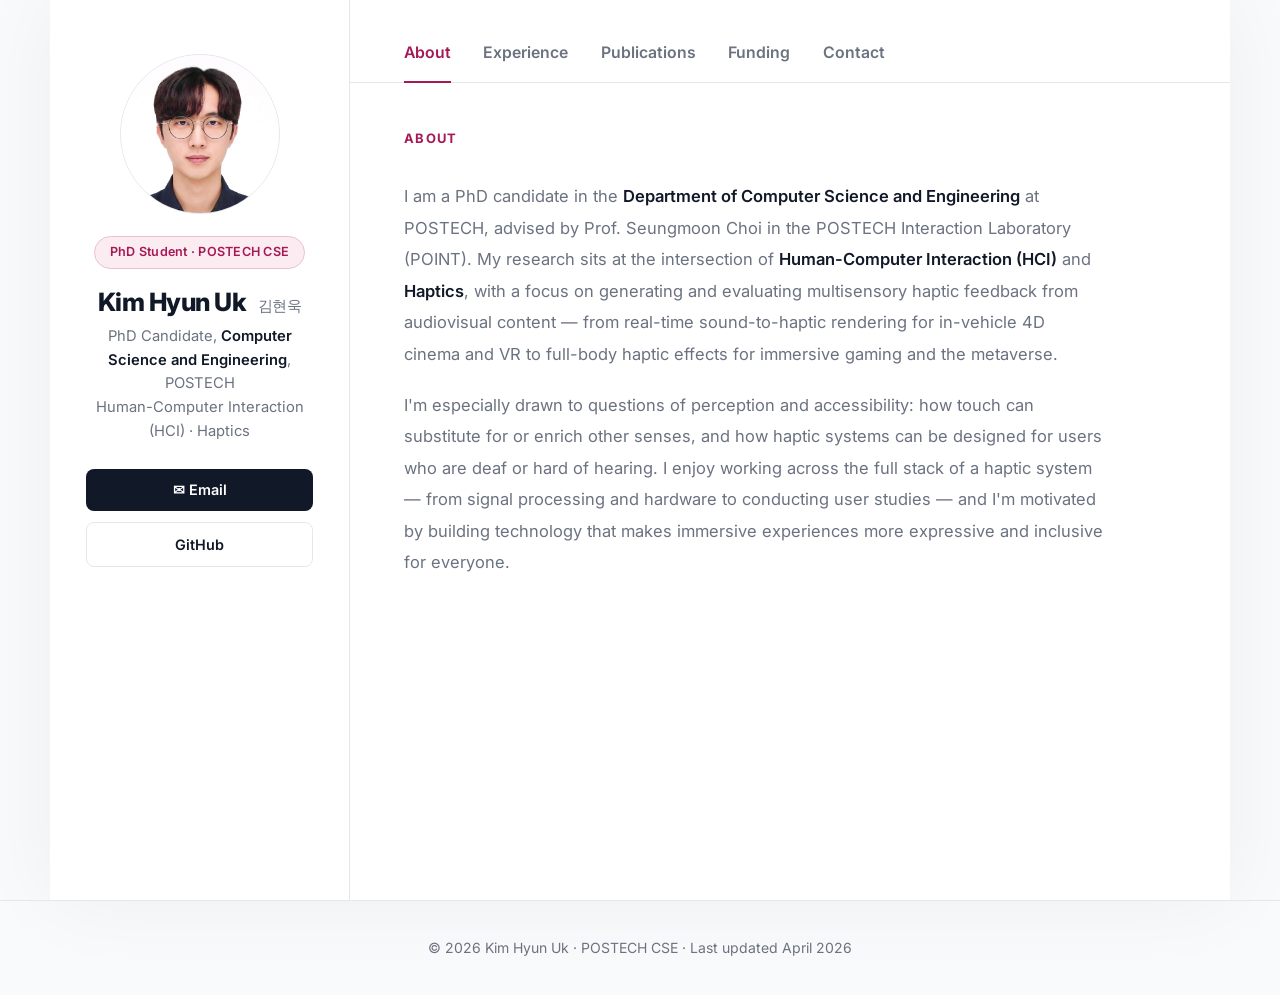
==== index.html @ 7c34f5bb "Frame layout as a centered card to fix empty ultra-wide space The page body was pure white matching " ====
<!DOCTYPE html>
<html lang="en">
<head>
  <meta charset="UTF-8" />
  <meta name="viewport" content="width=device-width, initial-scale=1.0" />
  <title>Kim Hyun Uk — POSTECH</title>
  <link rel="preconnect" href="https://fonts.googleapis.com" />
  <link rel="preconnect" href="https://fonts.gstatic.com" crossorigin />
  <link href="https://fonts.googleapis.com/css2?family=Inter:wght@300;400;500;600;700;800&display=swap" rel="stylesheet" />
  <style>
    :root {
      --bg: #ffffff;
      --text: #111827;
      --muted: #6b7280;
      --light: #f9fafb;
      --border: #e5e7eb;
      --accent: #A61955;
      --accent-light: #fbecf1;
      --accent-border: #eebdd0;
    }

    *, *::before, *::after { margin: 0; padding: 0; box-sizing: border-box; }
    html { scroll-behavior: smooth; font-size: 18px; }

    body {
      font-family: 'Inter', -apple-system, BlinkMacSystemFont, sans-serif;
      background: var(--light);
      color: var(--text);
      line-height: 1.6;
      -webkit-font-smoothing: antialiased;
    }

    /* ── LAYOUT ── */
    .layout {
      display: flex; align-items: flex-start;
      max-width: 1180px; margin: 0 auto;
      background: var(--bg);
      min-height: 100vh;
      box-shadow: 0 0 80px rgba(17, 24, 39, 0.05);
    }

    /* ── SIDEBAR ── */
    .sidebar {
      width: 300px; flex-shrink: 0;
      position: sticky; top: 0; height: 100vh; overflow-y: auto;
      padding: 3rem 2rem; box-sizing: border-box;
      border-right: 1px solid var(--border);
      display: flex; flex-direction: column; align-items: center; text-align: center;
    }
    .sidebar-photo {
      width: 160px; height: 160px; border-radius: 50%;
      border: 1px solid var(--border);
      display: flex; align-items: center; justify-content: center;
      overflow: hidden; background: var(--light);
      flex-shrink: 0; margin-bottom: 1.2rem;
    }
    .sidebar-photo img { width: 100%; height: 100%; object-fit: cover; object-position: center top; }
    .photo-placeholder {
      display: none; flex-direction: column; align-items: center; gap: 0.4rem;
      color: #9ca3af; font-size: 0.68rem; padding: 1rem;
    }
    .photo-placeholder svg { opacity: 0.4; }
    .sidebar-tag {
      display: inline-flex; align-items: center; gap: 0.5rem;
      font-size: 0.7rem; font-weight: 600; color: var(--accent);
      background: var(--accent-light);
      border: 1px solid var(--accent-border);
      padding: 0.3rem 0.8rem; border-radius: 999px;
      margin-bottom: 1rem; letter-spacing: 0.02em;
    }
    .sidebar h1 {
      font-size: 1.4rem; font-weight: 800; line-height: 1.25;
      letter-spacing: -0.02em; margin-bottom: 0.4rem; color: var(--text);
    }
    .sidebar h1 .ko {
      font-size: 0.6em; font-weight: 400;
      color: var(--muted); margin-left: 0.4rem;
    }
    .sidebar-role {
      font-size: 0.82rem; color: var(--muted);
      font-weight: 400; margin-bottom: 1.4rem; line-height: 1.6;
    }
    .sidebar-role strong { color: var(--text); font-weight: 600; }
    .sidebar-links { display: flex; flex-direction: column; gap: 0.6rem; width: 100%; margin-bottom: 1.8rem; }
    .sidebar-link {
      display: flex; align-items: center; justify-content: center; gap: 0.4rem;
      font-size: 0.8rem; font-weight: 600; text-decoration: none;
      padding: 0.55rem 1rem; border-radius: 8px; transition: all 0.2s;
    }
    .sidebar-link.primary { background: var(--text); color: #fff; }
    .sidebar-link.primary:hover { background: #1f2937; }
    .sidebar-link.outline { border: 1px solid var(--border); color: var(--text); }
    .sidebar-link.outline:hover { border-color: #9ca3af; }
    /* ── CONTENT / SECTION ── */
    .content { flex: 1; min-width: 0; }
    .content-tabs {
      display: flex; gap: 1.8rem; flex-wrap: wrap;
      padding: 2.2rem 3rem 0;
      border-bottom: 1px solid var(--border);
    }
    .content-tabs a {
      padding: 0 0 0.9rem; white-space: nowrap;
      font-size: 0.88rem; font-weight: 600; color: var(--muted);
      text-decoration: none; border-bottom: 2px solid transparent; margin-bottom: -1px;
      transition: color 0.15s, border-color 0.15s;
    }
    .content-tabs a:hover { color: var(--text); }
    .content-tabs a.active { color: var(--accent); border-bottom-color: var(--accent); }
    .section {
      max-width: 820px; margin: 0;
      padding: 2.5rem 3rem 3.5rem;
    }
    /* ── TAB PANELS ── */
    .tab-panel { display: none; }
    .tab-panel.active {
      display: block;
      animation: panelIn 0.3s ease;
    }
    @keyframes panelIn {
      from { opacity: 0; transform: translateY(10px); }
      to { opacity: 1; transform: translateY(0); }
    }
    .section-label {
      font-size: 0.72rem; font-weight: 700; letter-spacing: 0.1em;
      text-transform: uppercase; color: var(--accent);
      margin-bottom: 1.8rem;
    }

    /* ── ABOUT ── */
    .about-text {
      font-size: 0.92rem; color: var(--muted);
      line-height: 1.9; max-width: 700px;
    }
    .about-text strong { color: var(--text); font-weight: 600; }

    /* ── PUBLICATIONS ── */
    .pub-list { display: flex; flex-direction: column; gap: 1.6rem; }
    .pub-item {
      display: grid; grid-template-columns: 56px 1fr;
      gap: 1.2rem; align-items: start;
    }
    .pub-year { font-size: 0.78rem; font-weight: 700; color: var(--accent); padding-top: 0.2rem; }
    .pub-venue {
      display: inline-block;
      font-size: 0.72rem; font-weight: 700;
      background: var(--accent-light); color: var(--accent);
      padding: 0.15rem 0.55rem; border-radius: 5px;
      margin-bottom: 0.4rem;
    }
    .pub-title { font-size: 0.9rem; font-weight: 600; line-height: 1.45; margin-bottom: 0.3rem; }
    .pub-authors { font-size: 0.8rem; color: var(--muted); margin-bottom: 0.4rem; }
    .pub-authors strong { color: var(--text); font-weight: 600; }
    .pub-links { display: flex; gap: 0.5rem; }
    .pub-link {
      font-size: 0.75rem; font-weight: 500; color: var(--accent);
      text-decoration: none; padding: 0.2rem 0.6rem;
      border: 1px solid var(--accent-border); border-radius: 5px;
      transition: all 0.15s;
    }
    .pub-link:hover { background: var(--accent-light); }
    .pub-note { font-size: 0.78rem; color: var(--muted); font-style: italic; margin-top: 0.5rem; }

    /* ── EXPERIENCE ── */
    .exp-list { display: flex; flex-direction: column; }
    .exp-item {
      display: grid; grid-template-columns: 90px 1fr;
      gap: 1.2rem; padding: 1.3rem 0;
      border-bottom: 1px solid var(--border);
    }
    .exp-item:last-child { border-bottom: none; }
    .exp-period { font-size: 0.75rem; color: var(--muted); line-height: 1.6; padding-top: 0.15rem; }
    .exp-role { font-size: 0.92rem; font-weight: 700; margin-bottom: 0.15rem; }
    .exp-where { font-size: 0.82rem; color: var(--muted); margin-bottom: 0.3rem; }
    .exp-desc { font-size: 0.8rem; color: var(--muted); line-height: 1.65; }

    /* ── CONTACT ── */
    .contact-grid { display: flex; flex-direction: column; gap: 1rem; }
    .contact-item { display: flex; align-items: center; gap: 1.2rem; }
    .contact-label {
      width: 80px; font-size: 0.75rem; font-weight: 600;
      color: var(--muted); text-transform: uppercase; letter-spacing: 0.06em; flex-shrink: 0;
    }
    .contact-value { font-size: 0.9rem; color: var(--text); text-decoration: none; }
    .contact-value:hover { color: var(--accent); }

    /* ── FOOTER ── */
    footer {
      border-top: 1px solid var(--border);
      padding: 2rem; text-align: center;
      font-size: 0.78rem; color: var(--muted);
    }

    /* ── RESPONSIVE ── */
    @media (max-width: 900px) {
      .layout { flex-direction: column; }
      .sidebar {
        width: 100%; height: auto; position: static; overflow: visible;
        padding: 2.2rem 1.5rem; border-right: none; border-bottom: 1px solid var(--border);
      }
      .sidebar-photo { width: 120px; height: 120px; }
      .sidebar-links { flex-direction: row; flex-wrap: wrap; justify-content: center; }
      .sidebar-link { flex: 1 1 auto; }
      .content-tabs {
        gap: 1.2rem; overflow-x: auto; padding: 1.5rem 1.5rem 0;
        -ms-overflow-style: none; scrollbar-width: none;
      }
      .content-tabs::-webkit-scrollbar { display: none; }
      .section { padding: 2rem 1.5rem 3rem; }
      .pub-item { grid-template-columns: 1fr; gap: 0.3rem; }
      .pub-year { display: inline; margin-right: 0.5rem; }
      .exp-item { grid-template-columns: 1fr; gap: 0.3rem; }
    }
  </style>
</head>
<body>

<div class="layout">

<!-- ── SIDEBAR ── -->
<aside class="sidebar">
  <div class="sidebar-photo">
    <img src="IMG/photo.jpg" alt="Kim Hyun Uk"
      onerror="this.style.display='none'; this.parentElement.querySelector('.photo-placeholder').style.display='flex';" />
    <div class="photo-placeholder">
      <svg width="40" height="40" viewBox="0 0 24 24" fill="none" stroke="#9ca3af" stroke-width="1.5">
        <circle cx="12" cy="8" r="4"/><path d="M4 20c0-4 3.6-7 8-7s8 3 8 7"/>
      </svg>
      <span>Photo</span>
    </div>
  </div>
  <div class="sidebar-tag">PhD Student · POSTECH CSE</div>
  <h1>Kim Hyun Uk <span class="ko">김현욱</span></h1>
  <div class="sidebar-role">
    PhD Candidate, <strong>Computer Science and Engineering</strong>, POSTECH<br/>
    Human-Computer Interaction (HCI) · Haptics
  </div>
  <div class="sidebar-links">
    <a href="mailto:vldrjrmtxkdlf@postech.ac.kr" class="sidebar-link primary">✉ Email</a>
    <a href="https://github.com/Hyunuk22" class="sidebar-link outline" target="_blank">GitHub</a>
  </div>
</aside>

<!-- ── CONTENT ── -->
<main class="content">

<nav class="content-tabs">
  <a href="#about" class="active">About</a>
  <a href="#experience">Experience</a>
  <a href="#publications">Publications</a>
  <a href="#funding">Funding</a>
  <a href="#contact">Contact</a>
</nav>

<!-- ── ABOUT (draft — replace with final bio) ── -->
<div class="section tab-panel active" id="about">
  <div class="section-label">About</div>
  <p class="about-text">
    I am a PhD candidate in the <strong>Department of Computer Science and Engineering</strong> at POSTECH,
    advised by Prof. Seungmoon Choi in the POSTECH Interaction Laboratory (POINT). My research sits at the
    intersection of <strong>Human-Computer Interaction (HCI)</strong> and <strong>Haptics</strong>, with a focus
    on generating and evaluating multisensory haptic feedback from audiovisual content — from real-time
    sound-to-haptic rendering for in-vehicle 4D cinema and VR to full-body haptic effects for immersive
    gaming and the metaverse.
  </p>
  <p class="about-text" style="margin-top: 1.1rem;">
    I'm especially drawn to questions of perception and accessibility: how touch can substitute for or
    enrich other senses, and how haptic systems can be designed for users who are deaf or hard of hearing.
    I enjoy working across the full stack of a haptic system — from signal processing and hardware to
    conducting user studies — and I'm motivated by building technology that makes immersive experiences
    more expressive and inclusive for everyone.
  </p>
</div>

<!-- ── EXPERIENCE ── -->
<div class="section tab-panel" id="experience">
  <div class="section-label">Education</div>
  <div class="exp-list">

    <div class="exp-item">
      <div class="exp-period">2025 –<br/>Present</div>
      <div>
        <div class="exp-role">Ph.D. Student</div>
        <div class="exp-where">Computer Science and Engineering, POSTECH</div>
        <div class="exp-desc">Research in HCI and Haptics</div>
      </div>
    </div>

    <div class="exp-item">
      <div class="exp-period">2023 –<br/>2025</div>
      <div>
        <div class="exp-role">M.S. in Computer Science and Engineering</div>
        <div class="exp-where">Pohang University of Science and Technology (POSTECH)</div>
        <div class="exp-desc">Thesis: Gaze-Driven Semantic Audio Analysis for Multimodal Haptic Cinematic Effects</div>
      </div>
    </div>

    <div class="exp-item">
      <div class="exp-period">– 2023</div>
      <div>
        <div class="exp-role">B.S. in AI Computer Science (심화전공)</div>
        <div class="exp-where">School of Computer Science and Electrical Engineering, Handong Global University</div>
      </div>
    </div>

  </div>
</div>

<!-- ── PUBLICATIONS ── -->
<div class="section tab-panel" id="publications">
  <div class="section-label">Publications</div>
  <div class="pub-list">

    <div class="pub-item">
      <div class="pub-year">2026</div>
      <div>
        <div class="pub-venue">UIST 2026</div>
        <div class="pub-title">CineHaptic: Context-Aware Real-Time Audiovisual-to-Haptic Rendering System for In-Vehicle 4D Cinematic Experiences</div>
        <div class="pub-authors">Junwoo Kim, <strong>Hyunuk Kim</strong>, Hyun-Bin Oh, Jeonggoo Kang, Tae-Hyun Oh, Seungmoon Choi</div>
        <div class="pub-note">Acceptance rate 20.1%</div>
      </div>
    </div>

    <div class="pub-item">
      <div class="pub-year">2026</div>
      <div>
        <div class="pub-venue">IEEE Trans. Haptics</div>
        <div class="pub-title">Evaluating Sound-Driven Haptic Systems with Deaf and Hard-of-Hearing Users</div>
        <div class="pub-authors">Heeji Sohn, <strong>Hyunuk Kim</strong>, Jiwan Lee, Dajin Lee, Seungmoon Choi</div>
        <div class="pub-note">Under Preparation</div>
      </div>
    </div>

    <div class="pub-item">
      <div class="pub-year">2026</div>
      <div>
        <div class="pub-venue">4th Korea Haptics Conference</div>
        <div class="pub-title">진동 피드백 위치가 영화 감상 경험에 미치는 영향: 햅틱 의자와 햅틱 안경 비교</div>
        <div class="pub-authors"><strong>김현욱</strong>, 권두홍, 박현용, 최승문</div>
        <div class="pub-note">Demo · Poster Presentation</div>
      </div>
    </div>

    <div class="pub-item">
      <div class="pub-year">2025</div>
      <div>
        <div class="pub-venue">IEEE World Haptics Conference 2025</div>
        <div class="pub-title">Enhancing Body-Penetrating Phantom Sensations Through Multisensory Integration of Sound and Vibration</div>
        <div class="pub-authors"><strong>Hyunuk Kim</strong>, Dajin Lee, Seungmoon Choi</div>
        <div class="pub-note">July 8–11, 2025 · Long Paper</div>
      </div>
    </div>

    <div class="pub-item">
      <div class="pub-year">2025</div>
      <div>
        <div class="pub-venue">IEEE World Haptics Conference 2025</div>
        <div class="pub-title">Body-Penetrating Tactile Phantom Sensations Enhanced by Sound</div>
        <div class="pub-authors"><strong>Hyunuk Kim</strong>, Dajin Lee, Seungmoon Choi</div>
        <div class="pub-note">pp. 870, July 8–11, 2025 · Hands-on Demonstration</div>
        <div class="pub-links">
          <a class="pub-link" href="https://ieeexplore.ieee.org/abstract/document/11123325" target="_blank">IEEE</a>
        </div>
      </div>
    </div>

    <div class="pub-item">
      <div class="pub-year">2024</div>
      <div>
        <div class="pub-venue">Korea Haptics Conference 2024</div>
        <div class="pub-title">Generating Real-Time, Semantic, Sound-based, Full-Body Haptic Effects for Virtual Reality First-Person Shooter Games</div>
        <div class="pub-authors">Gyeore Yun, <strong>Hyunuk Kim</strong>, Seungmoon Choi · Aug 19–21, 2024</div>
        <div class="pub-note">윤겨레, 김현욱, 최승문, "가상현실 일인칭 슈팅 게임을 위한 실시간 의미론적 소리 기반 전신 헵틱 효과 생성," 한국 햅틱스 학술대회, 8.19–21, 2024.</div>
      </div>
    </div>

    <div class="pub-item">
      <div class="pub-year">2023</div>
      <div>
        <div class="pub-venue">KSC 2023</div>
        <div class="pub-title">Deep Learning-based Road Image Recognition in APACHE5 NPU SoC Environment</div>
        <div class="pub-authors">Seonghwa Han, <strong>Hyunuk Kim</strong>, Gihyeon Na, Injung Kim</div>
        <div class="pub-links">
          <a class="pub-link" href="#">PDF</a>
        </div>
      </div>
    </div>

  </div>
</div>

<!-- ── FUNDING ── -->
<div class="section tab-panel" id="funding">
  <div class="section-label">Participation in Funded Research Projects</div>
  <div class="exp-list">

    <div class="exp-item">
      <div class="exp-period">2026.09 –<br/>2029.09</div>
      <div>
        <div class="exp-role">Context-Aware Hybrid Haptic Effect Generation from Audiovisual Sources Through Multimodal Learning</div>
        <div class="exp-where">다중모달 학습 기반 시청각 자료에 대한 맥락 인지 복합 햅틱 효과 생성</div>
      </div>
    </div>

    <div class="exp-item">
      <div class="exp-period">2024.09 –<br/>2025.09</div>
      <div>
        <div class="exp-role">Visual/Audio Based Real-Time Haptic Effects Generation For Cinematic Effect Enhancement</div>
        <div class="exp-where">시네마틱 효과 개선을 위한 소리-영상 기반 실시간 햅틱 효과 생성 연구</div>
        <div class="exp-desc">₩12,000,000 · 1-Year Research Grant</div>
        <div class="exp-desc" style="color: var(--accent); font-weight: 600; margin-top: 0.3rem;">개인 연구자로서 국가(한국연구재단)로부터 독자적으로 수주한 과제 · Independently awarded by the National Research Foundation of Korea (NRF)</div>
      </div>
    </div>

    <div class="exp-item">
      <div class="exp-period">2024.06 –<br/>2025.06</div>
      <div>
        <div class="exp-role">Vibration Seat-Based Haptic Feedback Algorithm for Enhancing In-Vehicle Video Content Immersion</div>
        <div class="exp-where">현대자동차 산학과제 · 차량내 영상컨텐츠 몰입감 향상을 위한 진동 시트 기반 햅틱 피드백 알고리즘 개발</div>
      </div>
    </div>

    <div class="exp-item">
      <div class="exp-period">2024.02 –<br/>2026.02</div>
      <div>
        <div class="exp-role">Semantic Sound-to-Haptic Automatic Conversion: Metaverse, Full-Body Haptic Effects, and Accessibility</div>
        <div class="exp-where">Mid-Career Researcher Program, National Research Foundation of Korea (NRF)</div>
      </div>
    </div>

  </div>
</div>

<!-- ── CONTACT ── -->
<div class="section tab-panel" id="contact">
  <div class="section-label">Contact</div>
  <div class="contact-grid">
    <div class="contact-item">
      <span class="contact-label">Email</span>
      <a class="contact-value" href="mailto:vldrjrmtxkdlf@postech.ac.kr">vldrjrmtxkdlf@postech.ac.kr</a>
    </div>
    <div class="contact-item">
      <span class="contact-label">GitHub</span>
      <a class="contact-value" href="https://github.com/Hyunuk22" target="_blank">github.com/Hyunuk22</a>
    </div>
    <div class="contact-item">
      <span class="contact-label">Office</span>
      <span class="contact-value">연구실 위치, POSTECH, Pohang 37673, Korea</span>
    </div>
  </div>
</div>

</main>
</div>

<footer>
  <p>© 2026 Kim Hyun Uk · POSTECH CSE · Last updated April 2026</p>
</footer>

<script>
  // ── Click-to-switch tabs (no more long scrolling) ──
  const panels = document.querySelectorAll('.tab-panel');
  const navLinks = document.querySelectorAll('.content-tabs a');

  function showTab(id) {
    let matched = false;
    panels.forEach(p => {
      const isMatch = p.id === id;
      p.classList.toggle('active', isMatch);
      if (isMatch) matched = true;
    });
    if (!matched) return;
    navLinks.forEach(l => l.classList.toggle('active', l.getAttribute('href') === '#' + id));
    window.scrollTo({ top: 0, behavior: 'smooth' });
    history.replaceState(null, '', '#' + id);
  }

  document.querySelectorAll('a[href^="#"]').forEach(link => {
    const id = link.getAttribute('href').slice(1);
    if (id && document.getElementById(id)?.classList.contains('tab-panel')) {
      link.addEventListener('click', (e) => {
        e.preventDefault();
        showTab(id);
      });
    }
  });

  if (location.hash) showTab(location.hash.slice(1));
</script>

</body>
</html>
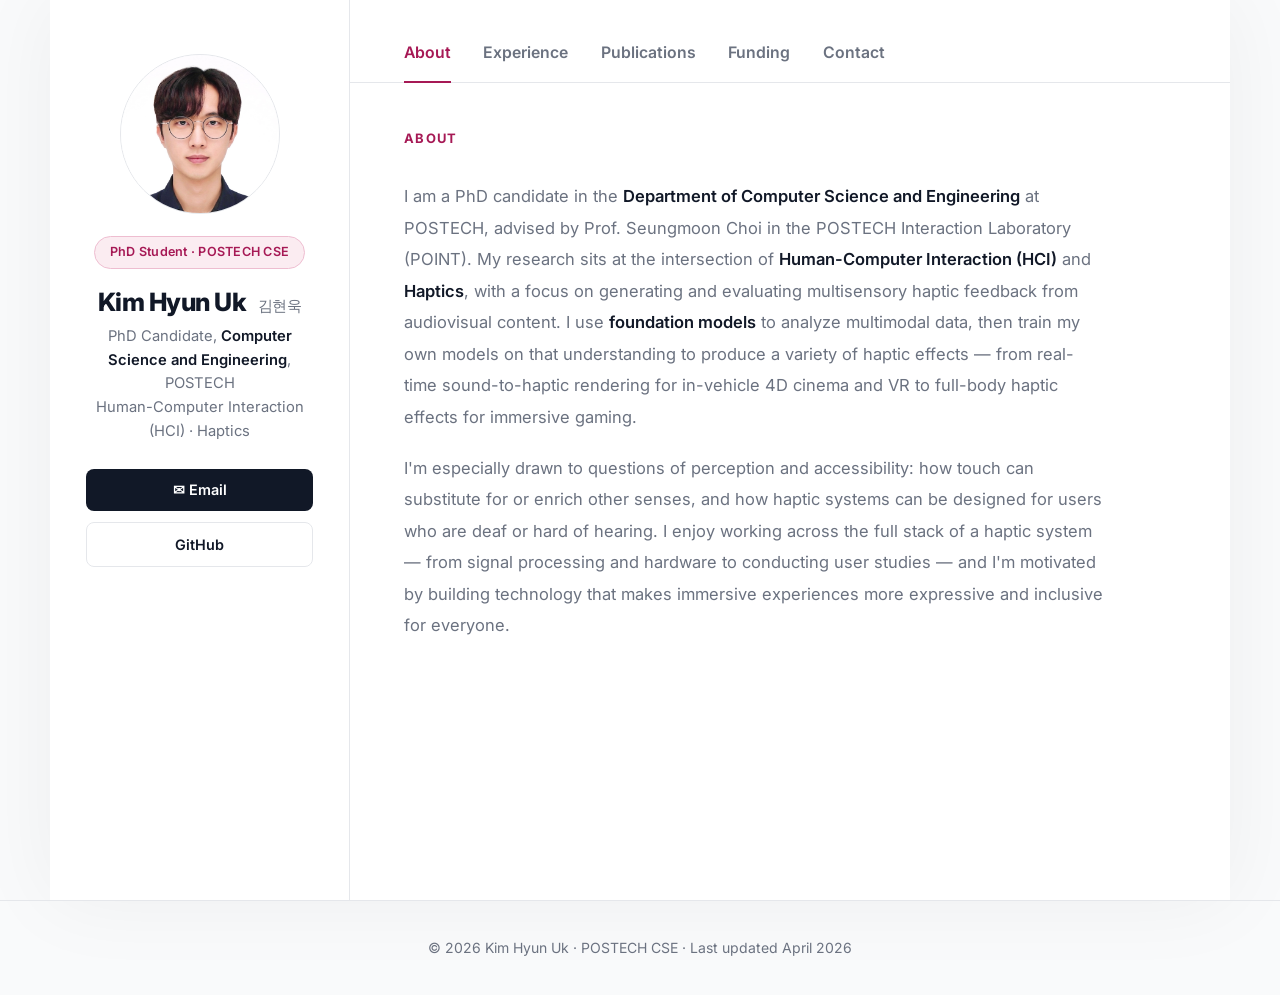
==== commit 71167a56: "Remove ToH paper, add author-position badges, update About summary - Drop the IEEE Trans. Haptics en" ====
--- a/index.html
+++ b/index.html
@@ -147,6 +147,13 @@
       padding: 0.15rem 0.55rem; border-radius: 5px;
       margin-bottom: 0.4rem;
     }
+    .pub-role {
+      display: inline-block; margin-left: 0.4rem;
+      font-size: 0.72rem; font-weight: 700;
+      padding: 0.15rem 0.55rem; border-radius: 5px; margin-bottom: 0.4rem;
+    }
+    .pub-role.first { background: var(--accent); color: #fff; border: 1px solid var(--accent); }
+    .pub-role.second { background: var(--light); color: var(--muted); border: 1px solid var(--border); }
     .pub-title { font-size: 0.9rem; font-weight: 600; line-height: 1.45; margin-bottom: 0.3rem; }
     .pub-authors { font-size: 0.8rem; color: var(--muted); margin-bottom: 0.4rem; }
     .pub-authors strong { color: var(--text); font-weight: 600; }
@@ -258,9 +265,10 @@
     I am a PhD candidate in the <strong>Department of Computer Science and Engineering</strong> at POSTECH,
     advised by Prof. Seungmoon Choi in the POSTECH Interaction Laboratory (POINT). My research sits at the
     intersection of <strong>Human-Computer Interaction (HCI)</strong> and <strong>Haptics</strong>, with a focus
-    on generating and evaluating multisensory haptic feedback from audiovisual content — from real-time
-    sound-to-haptic rendering for in-vehicle 4D cinema and VR to full-body haptic effects for immersive
-    gaming and the metaverse.
+    on generating and evaluating multisensory haptic feedback from audiovisual content. I use
+    <strong>foundation models</strong> to analyze multimodal data, then train my own models on that
+    understanding to produce a variety of haptic effects — from real-time sound-to-haptic rendering for
+    in-vehicle 4D cinema and VR to full-body haptic effects for immersive gaming.
   </p>
   <p class="about-text" style="margin-top: 1.1rem;">
     I'm especially drawn to questions of perception and accessibility: how touch can substitute for or
@@ -313,7 +321,7 @@
     <div class="pub-item">
       <div class="pub-year">2026</div>
       <div>
-        <div class="pub-venue">UIST 2026</div>
+        <div class="pub-venue">UIST 2026</div><span class="pub-role second">2nd author</span>
         <div class="pub-title">CineHaptic: Context-Aware Real-Time Audiovisual-to-Haptic Rendering System for In-Vehicle 4D Cinematic Experiences</div>
         <div class="pub-authors">Junwoo Kim, <strong>Hyunuk Kim</strong>, Hyun-Bin Oh, Jeonggoo Kang, Tae-Hyun Oh, Seungmoon Choi</div>
         <div class="pub-note">Acceptance rate 20.1%</div>
@@ -323,17 +331,7 @@
     <div class="pub-item">
       <div class="pub-year">2026</div>
       <div>
-        <div class="pub-venue">IEEE Trans. Haptics</div>
-        <div class="pub-title">Evaluating Sound-Driven Haptic Systems with Deaf and Hard-of-Hearing Users</div>
-        <div class="pub-authors">Heeji Sohn, <strong>Hyunuk Kim</strong>, Jiwan Lee, Dajin Lee, Seungmoon Choi</div>
-        <div class="pub-note">Under Preparation</div>
-      </div>
-    </div>
-
-    <div class="pub-item">
-      <div class="pub-year">2026</div>
-      <div>
-        <div class="pub-venue">4th Korea Haptics Conference</div>
+        <div class="pub-venue">4th Korea Haptics Conference</div><span class="pub-role first">1st author</span>
         <div class="pub-title">진동 피드백 위치가 영화 감상 경험에 미치는 영향: 햅틱 의자와 햅틱 안경 비교</div>
         <div class="pub-authors"><strong>김현욱</strong>, 권두홍, 박현용, 최승문</div>
         <div class="pub-note">Demo · Poster Presentation</div>
@@ -343,7 +341,7 @@
     <div class="pub-item">
       <div class="pub-year">2025</div>
       <div>
-        <div class="pub-venue">IEEE World Haptics Conference 2025</div>
+        <div class="pub-venue">IEEE World Haptics Conference 2025</div><span class="pub-role first">1st author</span>
         <div class="pub-title">Enhancing Body-Penetrating Phantom Sensations Through Multisensory Integration of Sound and Vibration</div>
         <div class="pub-authors"><strong>Hyunuk Kim</strong>, Dajin Lee, Seungmoon Choi</div>
         <div class="pub-note">July 8–11, 2025 · Long Paper</div>
@@ -353,7 +351,7 @@
     <div class="pub-item">
       <div class="pub-year">2025</div>
       <div>
-        <div class="pub-venue">IEEE World Haptics Conference 2025</div>
+        <div class="pub-venue">IEEE World Haptics Conference 2025</div><span class="pub-role first">1st author</span>
         <div class="pub-title">Body-Penetrating Tactile Phantom Sensations Enhanced by Sound</div>
         <div class="pub-authors"><strong>Hyunuk Kim</strong>, Dajin Lee, Seungmoon Choi</div>
         <div class="pub-note">pp. 870, July 8–11, 2025 · Hands-on Demonstration</div>
@@ -366,7 +364,7 @@
     <div class="pub-item">
       <div class="pub-year">2024</div>
       <div>
-        <div class="pub-venue">Korea Haptics Conference 2024</div>
+        <div class="pub-venue">Korea Haptics Conference 2024</div><span class="pub-role second">2nd author</span>
         <div class="pub-title">Generating Real-Time, Semantic, Sound-based, Full-Body Haptic Effects for Virtual Reality First-Person Shooter Games</div>
         <div class="pub-authors">Gyeore Yun, <strong>Hyunuk Kim</strong>, Seungmoon Choi · Aug 19–21, 2024</div>
         <div class="pub-note">윤겨레, 김현욱, 최승문, "가상현실 일인칭 슈팅 게임을 위한 실시간 의미론적 소리 기반 전신 헵틱 효과 생성," 한국 햅틱스 학술대회, 8.19–21, 2024.</div>
@@ -376,7 +374,7 @@
     <div class="pub-item">
       <div class="pub-year">2023</div>
       <div>
-        <div class="pub-venue">KSC 2023</div>
+        <div class="pub-venue">KSC 2023</div><span class="pub-role second">2nd author</span>
         <div class="pub-title">Deep Learning-based Road Image Recognition in APACHE5 NPU SoC Environment</div>
         <div class="pub-authors">Seonghwa Han, <strong>Hyunuk Kim</strong>, Gihyeon Na, Injung Kim</div>
         <div class="pub-links">
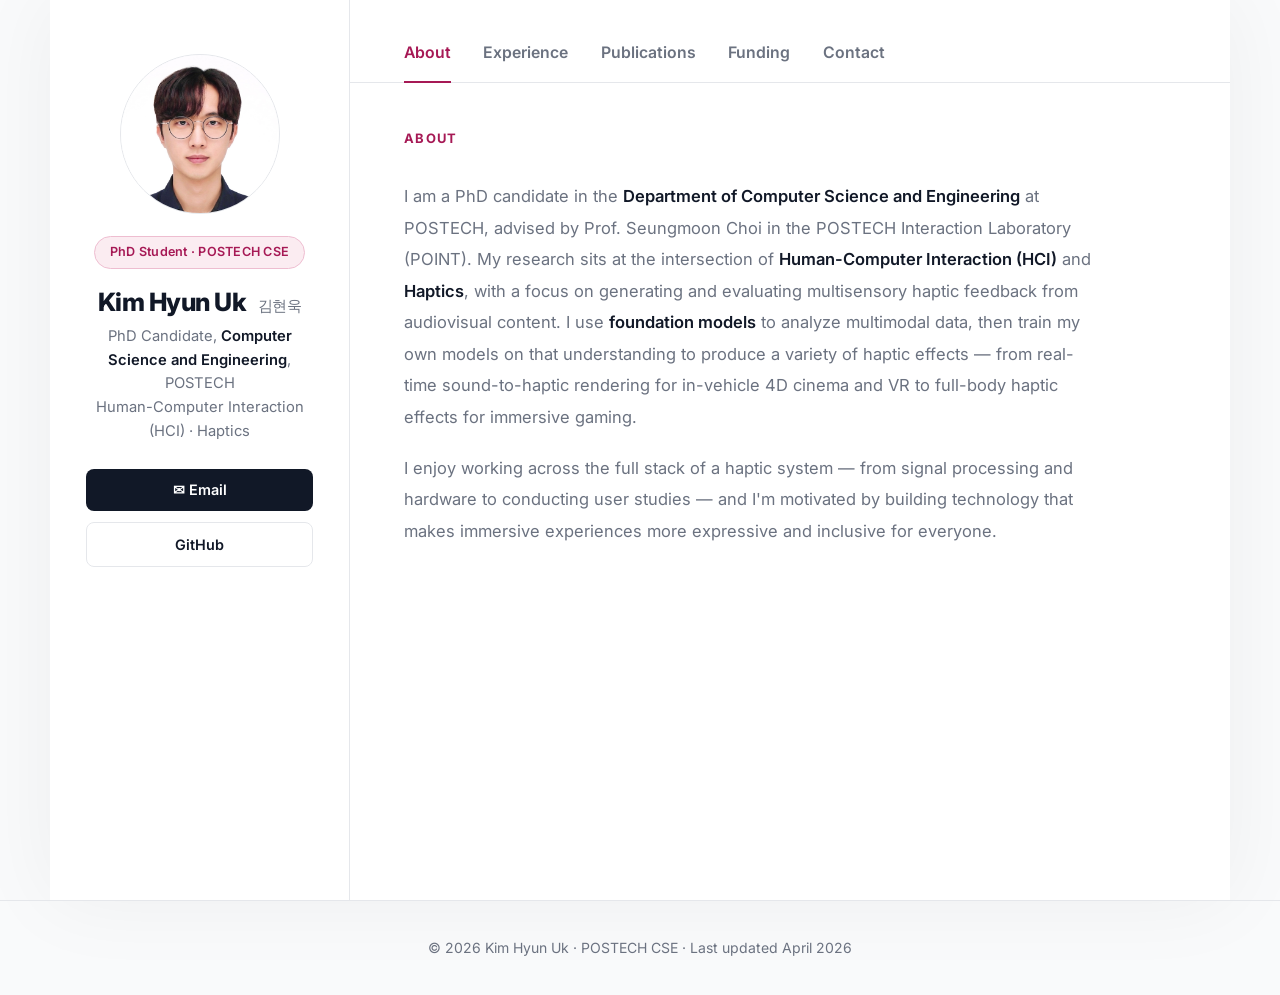
==== commit ab40099d: "Remove the perception/accessibility (DHH) sentence from About Co-Authored-By: Claude Sonnet 5.5 <nor" ====
--- a/index.html
+++ b/index.html
@@ -147,13 +147,6 @@
       padding: 0.15rem 0.55rem; border-radius: 5px;
       margin-bottom: 0.4rem;
     }
-    .pub-role {
-      display: inline-block; margin-left: 0.4rem;
-      font-size: 0.72rem; font-weight: 700;
-      padding: 0.15rem 0.55rem; border-radius: 5px; margin-bottom: 0.4rem;
-    }
-    .pub-role.first { background: var(--accent); color: #fff; border: 1px solid var(--accent); }
-    .pub-role.second { background: var(--light); color: var(--muted); border: 1px solid var(--border); }
     .pub-title { font-size: 0.9rem; font-weight: 600; line-height: 1.45; margin-bottom: 0.3rem; }
     .pub-authors { font-size: 0.8rem; color: var(--muted); margin-bottom: 0.4rem; }
     .pub-authors strong { color: var(--text); font-weight: 600; }
@@ -271,8 +264,6 @@
     in-vehicle 4D cinema and VR to full-body haptic effects for immersive gaming.
   </p>
   <p class="about-text" style="margin-top: 1.1rem;">
-    I'm especially drawn to questions of perception and accessibility: how touch can substitute for or
-    enrich other senses, and how haptic systems can be designed for users who are deaf or hard of hearing.
     I enjoy working across the full stack of a haptic system — from signal processing and hardware to
     conducting user studies — and I'm motivated by building technology that makes immersive experiences
     more expressive and inclusive for everyone.
@@ -321,8 +312,7 @@
     <div class="pub-item">
       <div class="pub-year">2026</div>
       <div>
-        <div class="pub-venue">UIST 2026</div><span class="pub-role second">2nd author</span>
-        <div class="pub-title">CineHaptic: Context-Aware Real-Time Audiovisual-to-Haptic Rendering System for In-Vehicle 4D Cinematic Experiences</div>
+        <div class="pub-venue">UIST 2026</div>        <div class="pub-title">CineHaptic: Context-Aware Real-Time Audiovisual-to-Haptic Rendering System for In-Vehicle 4D Cinematic Experiences</div>
         <div class="pub-authors">Junwoo Kim, <strong>Hyunuk Kim</strong>, Hyun-Bin Oh, Jeonggoo Kang, Tae-Hyun Oh, Seungmoon Choi</div>
         <div class="pub-note">Acceptance rate 20.1%</div>
       </div>
@@ -331,8 +321,7 @@
     <div class="pub-item">
       <div class="pub-year">2026</div>
       <div>
-        <div class="pub-venue">4th Korea Haptics Conference</div><span class="pub-role first">1st author</span>
-        <div class="pub-title">진동 피드백 위치가 영화 감상 경험에 미치는 영향: 햅틱 의자와 햅틱 안경 비교</div>
+        <div class="pub-venue">4th Korea Haptics Conference</div>        <div class="pub-title">진동 피드백 위치가 영화 감상 경험에 미치는 영향: 햅틱 의자와 햅틱 안경 비교</div>
         <div class="pub-authors"><strong>김현욱</strong>, 권두홍, 박현용, 최승문</div>
         <div class="pub-note">Demo · Poster Presentation</div>
       </div>
@@ -341,8 +330,7 @@
     <div class="pub-item">
       <div class="pub-year">2025</div>
       <div>
-        <div class="pub-venue">IEEE World Haptics Conference 2025</div><span class="pub-role first">1st author</span>
-        <div class="pub-title">Enhancing Body-Penetrating Phantom Sensations Through Multisensory Integration of Sound and Vibration</div>
+        <div class="pub-venue">IEEE World Haptics Conference 2025</div>        <div class="pub-title">Enhancing Body-Penetrating Phantom Sensations Through Multisensory Integration of Sound and Vibration</div>
         <div class="pub-authors"><strong>Hyunuk Kim</strong>, Dajin Lee, Seungmoon Choi</div>
         <div class="pub-note">July 8–11, 2025 · Long Paper</div>
       </div>
@@ -351,8 +339,7 @@
     <div class="pub-item">
       <div class="pub-year">2025</div>
       <div>
-        <div class="pub-venue">IEEE World Haptics Conference 2025</div><span class="pub-role first">1st author</span>
-        <div class="pub-title">Body-Penetrating Tactile Phantom Sensations Enhanced by Sound</div>
+        <div class="pub-venue">IEEE World Haptics Conference 2025</div>        <div class="pub-title">Body-Penetrating Tactile Phantom Sensations Enhanced by Sound</div>
         <div class="pub-authors"><strong>Hyunuk Kim</strong>, Dajin Lee, Seungmoon Choi</div>
         <div class="pub-note">pp. 870, July 8–11, 2025 · Hands-on Demonstration</div>
         <div class="pub-links">
@@ -364,18 +351,16 @@
     <div class="pub-item">
       <div class="pub-year">2024</div>
       <div>
-        <div class="pub-venue">Korea Haptics Conference 2024</div><span class="pub-role second">2nd author</span>
-        <div class="pub-title">Generating Real-Time, Semantic, Sound-based, Full-Body Haptic Effects for Virtual Reality First-Person Shooter Games</div>
-        <div class="pub-authors">Gyeore Yun, <strong>Hyunuk Kim</strong>, Seungmoon Choi · Aug 19–21, 2024</div>
-        <div class="pub-note">윤겨레, 김현욱, 최승문, "가상현실 일인칭 슈팅 게임을 위한 실시간 의미론적 소리 기반 전신 헵틱 효과 생성," 한국 햅틱스 학술대회, 8.19–21, 2024.</div>
+        <div class="pub-venue">2nd Korea Haptics Conference</div>        <div class="pub-title">Generating Real-Time, Semantic, Sound-based, Full-Body Haptic Effects for Virtual Reality First-Person Shooter Games</div>
+        <div class="pub-authors">Gyeore Yun, <strong>Hyunuk Kim</strong>, Seungmoon Choi</div>
+        <div class="pub-note">Demo · Poster Presentation</div>
       </div>
     </div>
 
     <div class="pub-item">
       <div class="pub-year">2023</div>
       <div>
-        <div class="pub-venue">KSC 2023</div><span class="pub-role second">2nd author</span>
-        <div class="pub-title">Deep Learning-based Road Image Recognition in APACHE5 NPU SoC Environment</div>
+        <div class="pub-venue">Korea Software Congress (KSC) 2023 · 한국소프트웨어종합학술대회</div>        <div class="pub-title">Deep Learning-based Road Image Recognition in APACHE5 NPU SoC Environment</div>
         <div class="pub-authors">Seonghwa Han, <strong>Hyunuk Kim</strong>, Gihyeon Na, Injung Kim</div>
         <div class="pub-links">
           <a class="pub-link" href="#">PDF</a>
@@ -396,6 +381,7 @@
       <div>
         <div class="exp-role">Context-Aware Hybrid Haptic Effect Generation from Audiovisual Sources Through Multimodal Learning</div>
         <div class="exp-where">다중모달 학습 기반 시청각 자료에 대한 맥락 인지 복합 햅틱 효과 생성</div>
+        <div class="exp-desc">Core Research Grant-Challenge, National Research Foundation of Korea (NRF)</div>
       </div>
     </div>
 
